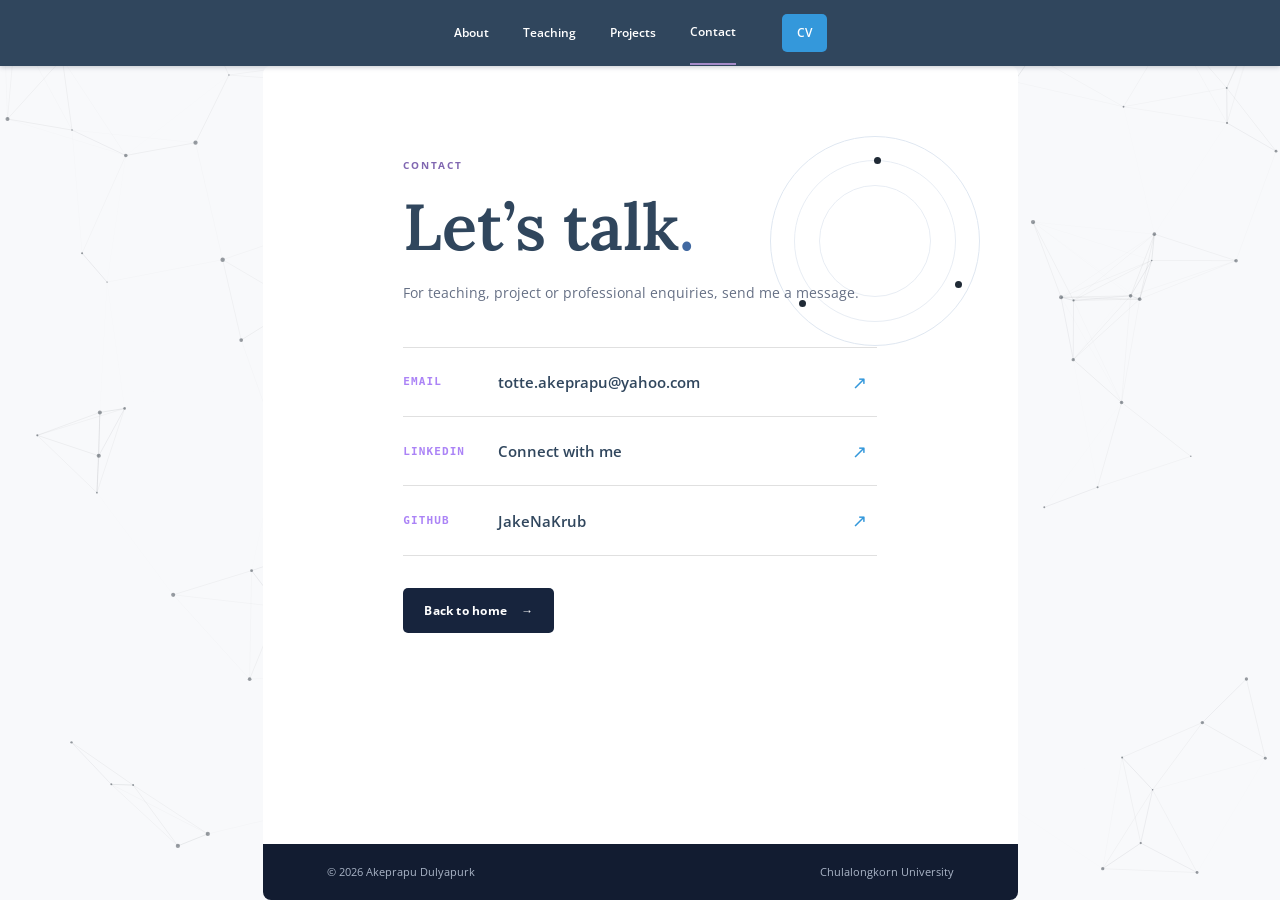
==== contact.html @ 693e689d "Initial commit of personal website" ====
<!doctype html>
<html lang="en">
<head><meta charset="utf-8"><meta name="viewport" content="width=device-width, initial-scale=1"><meta name="description" content="Contact Akeprapu Dulyapurk."><title>Contact | Akeprapu Dulyapurk</title><link rel="preconnect" href="https://fonts.googleapis.com"><link rel="preconnect" href="https://fonts.gstatic.com" crossorigin><link href="https://fonts.googleapis.com/css2?family=Lora:wght@500;600;700&family=Open+Sans:wght@400;500;600;700&display=swap" rel="stylesheet"><link rel="stylesheet" href="css/style.css?v=2"></head>
<body>
<header class="site-header"><div class="container nav-wrap"><a class="brand" href="index.html"><span class="brand-mark">AD</span><span>Akeprapu Dulyapurk</span></a><button class="menu-toggle" aria-label="Toggle navigation" aria-expanded="false"><span></span><span></span><span></span></button><nav class="site-nav" aria-label="Main navigation"><a href="index.html">About</a><a href="teaching.html">Teaching</a><a href="projects.html">Projects</a><a class="active" href="contact.html">Contact</a><a href="assets/akeprapu-dulyapurk-cv.pdf" target="_blank" rel="noreferrer">CV</a></nav></div></header>
<main><section class="contact-panel container"><div class="contact-orbit" aria-hidden="true"><span></span><span></span><span></span></div><p class="eyebrow">Contact</p><h1>Let’s talk<span class="accent-text">.</span></h1><p class="page-lead">For teaching, project or professional enquiries, send me a message.</p><div class="simple-contact-links"><a href="mailto:totte.akeprapu@yahoo.com"><span>Email</span><strong>totte.akeprapu@yahoo.com</strong><i>↗</i></a><a href="https://www.linkedin.com/in/akeprapu-dulyapurk-31b363366/" target="_blank" rel="noreferrer"><span>LinkedIn</span><strong>Connect with me</strong><i>↗</i></a><a href="https://github.com/JakeNaKrub" target="_blank" rel="noreferrer"><span>GitHub</span><strong>JakeNaKrub</strong><i>↗</i></a></div><a class="button button-primary contact-back" href="index.html">Back to home <span>→</span></a></section></main>
<footer class="site-footer"><div class="container footer-inner"><span>© <span data-year></span> Akeprapu Dulyapurk</span><span>Chulalongkorn University</span></div></footer><script src="js/script.js"></script></body></html>
---- css/style.css ----
:root{--navy:#17243d;--ink:#1d2738;--muted:#667085;--blue:#4169a1;--purple:#8067b1;--paper:#fff;--wash:#f3f5f8;--line:#e4e8ef;--serif:"Lora",Georgia,serif;--sans:"Open Sans",Arial,sans-serif}
*{box-sizing:border-box}html{height:100%;scroll-behavior:smooth}body{margin:0;background:#eef0f3;color:var(--ink);font:15px/1.8 var(--sans)}a{color:inherit;text-decoration:none}.container{width:min(1120px,calc(100% - 64px));margin:0 auto}.site-header{background:var(--navy);color:#fff}.nav-wrap{height:82px;display:flex;align-items:center;justify-content:space-between}.brand{display:flex;align-items:center;gap:12px;font-weight:600;letter-spacing:.01em}.brand-mark{display:grid;place-items:center;width:34px;height:34px;border:1px solid #89a1ca;border-radius:50%;font:600 11px var(--serif);color:#dbe5f6}.site-nav{display:flex;align-items:center;gap:30px;font-size:13px;color:#c5cfdf}.site-nav a{padding:27px 0;transition:color .2s ease}.site-nav a:hover,.site-nav a.active{color:#fff}.site-nav a.active{border-bottom:2px solid #a48bc8}.menu-toggle{display:none;background:none;border:0;color:#fff}.hero{min-height:570px;background:var(--paper);display:grid;grid-template-columns:1.45fr .8fr;gap:70px;align-items:center;padding-top:68px;padding-bottom:72px}.hero:before{content:"";position:fixed;z-index:-1;inset:82px 0 0;background:#eef0f3}.eyebrow{margin:0 0 17px;color:var(--purple);font-size:11px;font-weight:700;letter-spacing:.18em;text-transform:uppercase}.hero h1,.page-hero h1{font:600 clamp(38px,5vw,63px)/1.16 var(--serif);letter-spacing:-.04em;margin:0 0 24px;color:var(--navy)}.accent-text{color:var(--blue)}.lead{color:var(--muted);font-size:16px;margin:0 0 24px}.cursor{color:var(--purple);animation:blink 1s infinite}.intro{max-width:560px;color:#586579}.button-row{display:flex;align-items:center;gap:28px;margin-top:30px}.button{display:inline-flex;align-items:center;gap:14px;padding:12px 21px;font-size:12px;font-weight:700;letter-spacing:.02em;transition:transform .2s,box-shadow .2s}.button:hover{transform:translateY(-2px);box-shadow:0 7px 18px #17243d20}.button-primary{background:var(--navy);color:#fff}.button-light{background:#fff;color:var(--navy)}.text-link{color:var(--blue);font-size:12px;font-weight:700}.text-link span{font-size:17px;margin-left:5px}.profile-card{justify-self:end;text-align:center}.profile-photo{width:218px;height:218px;display:grid;place-items:center;border-radius:50%;background:linear-gradient(145deg,#d9e3f2,#9fb4d1);color:#fff;font:600 54px var(--serif);box-shadow:0 0 0 13px #f4f6fa,0 0 0 14px #dce3ed}.profile-note{max-width:230px;margin:29px auto 0;color:#99a3b2;font-size:11px;line-height:1.6}.profile-note code{font-size:10px}.section{padding-top:96px;padding-bottom:100px;background:#fff}.section-tint{background:var(--wash)}.two-column{display:grid;grid-template-columns:1fr 1fr;gap:90px}.two-column h2,h2{font:600 31px/1.35 var(--serif);letter-spacing:-.025em;color:var(--navy);margin:0}.prose{color:#5d6879}.prose p{margin:0 0 17px}.section-heading{display:flex;align-items:end;justify-content:space-between;margin-bottom:38px}.interest-grid,.resource-grid{display:grid;grid-template-columns:repeat(3,1fr);gap:20px}.interest-card{border-top:2px solid #bdcbe0;padding:24px 20px 10px 0}.number,.research-type,.project-number{color:var(--purple);font-size:11px;font-weight:700;letter-spacing:.1em;text-transform:uppercase}.interest-card h3,.resource-card h3{margin:14px 0 6px;font:600 20px var(--serif);color:var(--navy)}.interest-card p,.resource-card p,.project-card p{color:var(--muted);margin:0}.cta-band{background:var(--navy);color:#fff;padding:56px 0}.cta-content{display:flex;justify-content:space-between;align-items:center}.cta-band h2{color:#fff}.cta-band .eyebrow{color:#a990d0}.site-footer{background:#121c31;color:#aab5c7;font-size:11px}.footer-inner{display:flex;justify-content:space-between;padding:20px 0}.page-hero{background:#fff;padding:82px 9% 92px}.page-hero h1{margin-bottom:20px}.page-lead{max-width:590px;color:var(--muted);font-size:16px;margin:0 0 28px}.timeline{border-top:1px solid var(--line)}.timeline-item{display:grid;grid-template-columns:180px 1fr;gap:45px;padding:32px 0;border-bottom:1px solid var(--line)}.timeline-date{color:var(--purple);font-size:11px;font-weight:700;text-transform:uppercase;letter-spacing:.08em}.timeline h3{font:600 21px var(--serif);margin:0;color:var(--navy)}.timeline p{color:var(--muted);margin:6px 0 12px}.timeline .meta{font-size:13px;color:var(--blue)}.expand-button{padding:0;border:0;background:none;color:var(--blue);font:700 12px var(--sans);cursor:pointer}.expand-button span{font-size:17px;margin-left:7px}.expand-content{display:none;color:var(--muted)}.expand-content.open{display:block}.expand-content li{margin:4px 0}.resource-card{display:block;border:1px solid var(--line);padding:27px 24px;transition:transform .2s,border-color .2s}.resource-card:hover{border-color:#9cadd0;transform:translateY(-3px)}.resource-icon{color:var(--blue);float:right}.resource-card h3{margin-top:22px}.tag-list{display:flex;flex-wrap:wrap;gap:10px;align-content:start}.tag-list span,.tech-list span{background:#e5eaf2;color:#566987;padding:6px 12px;font-size:11px}.research-list{border-top:1px solid var(--line);margin-top:30px}.research-item{padding:28px 0;border-bottom:1px solid var(--line)}.research-item h3{font:600 23px var(--serif);color:var(--navy);margin:8px 0}.research-item p{max-width:700px;color:var(--muted);margin:0 0 12px}.project-grid{display:grid;grid-template-columns:1fr 1fr;gap:20px}.project-card{background:var(--wash);padding:30px;min-height:270px;display:flex;flex-direction:column;align-items:flex-start}.project-card.featured{background:var(--navy);color:#fff;grid-row:span 2;min-height:560px}.project-card h2{font-size:27px;margin:22px 0 14px}.project-card.featured h2{color:#fff}.project-card p{max-width:430px}.project-card.featured p{color:#c3cee0}.tech-list{display:flex;flex-wrap:wrap;gap:8px;margin:22px 0}.project-card .text-link{margin-top:auto}.cv-layout{display:grid;grid-template-columns:1fr 1.4fr;gap:100px}.cv-sections>div{border-top:1px solid var(--line);padding:19px 0}.cv-sections h3{font:600 17px var(--serif);color:var(--navy);margin:0}.cv-sections p{color:var(--muted);margin:6px 0 0}.contact-grid{display:grid;grid-template-columns:1fr 1fr;gap:100px}.contact-links{border-top:1px solid #dfe3e9}.contact-links a{display:flex;justify-content:space-between;align-items:center;padding:20px 0;border-bottom:1px solid #dfe3e9}.contact-links span{color:var(--purple);font-size:11px;font-weight:700;text-transform:uppercase;letter-spacing:.1em}.contact-links strong{color:var(--blue);font-size:13px;font-weight:600}
@keyframes blink{50%{opacity:0}}@media(max-width:720px){.container{width:calc(100% - 40px)}.nav-wrap{height:70px}.menu-toggle{display:flex;flex-direction:column;gap:4px;padding:8px}.menu-toggle span{display:block;width:22px;height:2px;background:#fff}.site-nav{display:none;position:absolute;z-index:5;top:70px;left:0;right:0;background:var(--navy);padding:10px 20px 18px;flex-direction:column;align-items:stretch;gap:0;box-shadow:0 10px 20px #0002}.site-nav.open{display:flex}.site-nav a{padding:8px 0}.hero{display:flex;flex-direction:column;gap:50px;align-items:flex-start;padding:64px 20px}.hero:before{inset:70px 0 0}.profile-card{align-self:center}.section{padding:65px 0}.two-column,.contact-grid,.cv-layout{grid-template-columns:1fr;gap:34px}.section-heading{display:block}.section-heading>.text-link{display:block;margin-top:18px}.interest-grid,.resource-grid,.project-grid{grid-template-columns:1fr}.project-card.featured{grid-row:auto;min-height:350px}.page-hero{padding:60px 20px}.timeline-item{grid-template-columns:1fr;gap:5px}.cta-content{display:block}.cta-content .button{margin-top:24px}.footer-inner{display:block}.footer-inner span{display:block}.footer-inner span+span{margin-top:5px}.contact-links a{display:block}.contact-links strong{display:block;margin-top:4px}}

/* Reference-inspired academic layout */
body{background-color:#f8f9fb;background-image:radial-gradient(circle at 8% 30%,#d9c9ff 0 2px,transparent 3px),radial-gradient(circle at 92% 18%,#d9c9ff 0 2px,transparent 3px),linear-gradient(125deg,transparent 0 14%,#edf0f7 14.1% 14.2%,transparent 14.3% 82%,#edf0f7 82.1% 82.2%,transparent 82.3%);background-size:380px 380px,460px 460px,100% 100%;background-attachment:fixed}.site-header{background:#30465d;box-shadow:0 1px 5px #17243d40}.nav-wrap{height:66px;justify-content:center}.brand{display:none}.site-nav{gap:34px;color:#fff;font-weight:600}.site-nav a{padding:20px 0;font-size:12px}.hero,.section,.page-hero{width:min(755px,calc(100% - 40px));margin:0 auto;background:#fff}.hero{min-height:270px;display:grid;grid-template-columns:150px 1fr;gap:38px;align-items:center;padding:47px 32px 38px}.hero:before{display:none}.profile-card{justify-self:center;text-align:center}.profile-photo{width:120px;height:120px;border-radius:50%;overflow:hidden;font-size:31px;box-shadow:0 0 0 10px #f0f0f0,0 3px 12px #17243d20}.profile-photo img{width:100%;height:100%;display:block;object-fit:cover;object-position:center}.profile-note{font-size:9px;max-width:145px;margin:17px auto 0;color:#a6adb7}.profile-social{display:flex;justify-content:center;gap:16px;margin-top:16px}.profile-social a{color:#657384;font-size:18px}.profile-social a:hover{color:#3498db}.profile-social>a:first-child{width:24px;height:24px;display:inline-flex;align-items:center;justify-content:center;border-radius:5px;background:#eef0f3;font:bold 13px Arial,sans-serif}.profile-social svg{display:block;width:22px;height:22px;fill:currentColor!important;color:inherit}.github-social{width:24px;height:24px;display:inline-flex!important;align-items:center;justify-content:center}.hero-copy h1{font-size:38px;margin:0 0 10px;color:#30465d}.hero-copy .eyebrow{display:none}.hero-copy .lead{font-size:14px;line-height:1.5;margin-bottom:8px;color:#666;white-space:nowrap}.typewriter{white-space:nowrap}.institution{color:#378fdb;font:700 11px/1.5 monospace;letter-spacing:.02em;margin:0;text-transform:uppercase}.section{padding:52px 32px 58px}.section-tint{background:#fff}.two-column{display:block}.two-column h2,h2{font-size:28px;color:#30465d;margin-bottom:24px}.prose{font-size:14px;color:#444}.section-heading{display:block}.section-heading h2{margin-bottom:20px}.section-heading>.text-link{display:block}.interest-grid{display:block}.interest-card{border:0;padding:0 0 22px}.interest-card h3{color:#58a9e3;font:600 16px monospace;margin:0 0 8px}.interest-card p{font-size:14px;color:#444}.number{display:none}.cta-band{width:min(755px,calc(100% - 40px));margin:0 auto;padding:35px 32px}.site-footer{width:min(755px,calc(100% - 40px));margin:auto auto 0 auto}.footer-inner{padding:18px 32px}.eyebrow{font-size:10px}.page-hero{padding:52px 32px 45px}.page-hero h1{font-size:38px}.page-lead{font-size:14px}.button{border-radius:0}.research-item h3,.project-card h2{color:#30465d}.text-link{font:700 12px monospace;color:#3996df}
@media(max-width:720px){.nav-wrap{height:60px}.site-nav{top:60px}.hero{width:calc(100% - 24px);grid-template-columns:1fr;gap:25px;padding:40px 24px}.profile-card{order:0}.hero-copy{order:1}.hero-copy h1{font-size:34px}.section,.page-hero{width:calc(100% - 24px);padding-left:24px;padding-right:24px}.cta-band,.site-footer{width:calc(100% - 24px)}}

/* Animated network background inspired by the reference */
body{background:#f8f9fb;min-height:100%;min-height:100vh;min-height:100dvh;display:flex;flex-direction:column}
.network-background{position:fixed;inset:0;z-index:0;pointer-events:none}
body>header,body>main,body>footer{position:relative;z-index:1}
.site-header{flex-shrink:0}
main{flex:1 0 auto;display:flex;flex-direction:column}
.contact-panel,.page-hero+.section,.page-bottom-wrap{flex:1 0 auto}
main>:last-child{flex-grow:1}
.site-footer{flex-shrink:0;margin-top:auto;border-radius:0 0 8px 8px}

/* Shared controls and cards follow the reference site's simple academic UI. */
.site-header{position:sticky;top:0;z-index:1000;padding:0;overflow:hidden}
.site-header:after{content:"";position:absolute;bottom:0;left:-320px;width:320px;height:2px;background:linear-gradient(to right,transparent,rgba(131,72,242,.12),rgba(131,72,242,.9),rgba(131,72,242,.12),transparent);animation:header-sweep 40s linear infinite}
@keyframes header-sweep{0%{left:-320px}25%{left:100%}100%{left:100%}}
.site-nav a:hover{background:#46627f;text-decoration:none}
.site-nav a:last-child{background:#3498db;border-radius:5px;margin-left:12px;padding:8px 15px}
.site-nav a:last-child:hover{background:#2980b9}
.page-hero{border-radius:8px 8px 0 0}
.section{border-radius:0}
.page-hero{margin-top:0}
.button-primary,.button-light{border-radius:5px}
.project-card,.resource-card{background:#fff;border:1px solid #e0e0e0;border-radius:8px;box-shadow:0 1px 4px rgba(0,0,0,.04);transition:transform .2s,box-shadow .2s,border-color .2s}
.project-card:hover,.resource-card:hover{transform:translateY(-3px);box-shadow:0 6px 16px rgba(0,0,0,.08);border-color:#3498db}
.project-card.featured{background:#fff;color:inherit;min-height:0}
.project-card.featured h2{color:#30465d}
.project-card.featured p{color:#4b4a4d}
.project-number,.research-type{font-family:monospace;color:#8348f2ad}
.project-card .text-link,.resource-card .text-link{font-family:monospace;color:#3498db}
.expand-button{font-family:monospace}
.timeline-item{background:#fff;border:1px solid #e0e0e0;border-radius:8px;padding:24px;margin-top:20px;box-shadow:0 1px 4px rgba(0,0,0,.04)}
.timeline{border:0}
.timeline-date{font-family:monospace}
.cta-contact{margin:8px 0 0;color:#d6deea;font:13px monospace}
.cta-contact a{color:#fff;text-decoration:underline}
.resource-grid-four{grid-template-columns:repeat(2,1fr)}
.resource-card small{display:block;margin-top:18px;color:#8348f2ad;font:11px monospace}
.subject-grid{display:grid;grid-template-columns:repeat(2,1fr);gap:20px}.subject-card{padding:30px;background:#fff;border:1px solid #e0e0e0;border-radius:8px;box-shadow:0 1px 4px rgba(0,0,0,.04);transition:transform .2s,box-shadow .2s,border-color .2s}.subject-card:hover{transform:translateY(-3px);box-shadow:0 6px 16px rgba(0,0,0,.08);border-color:#3498db}.subject-icon{display:grid;place-items:center;width:42px;height:42px;border-radius:50%;background:#eef4fb;color:#3498db;font:bold 17px monospace}.subject-card h3{margin:22px 0 9px;color:#30465d;font:600 21px var(--serif)}.subject-card p{color:#4b4a4d;margin:0 0 20px}.subject-links{display:flex;flex-direction:column;gap:7px}.subject-links a,.card-link{color:#3498db;font:700 12px monospace}.teaching-summary{display:grid;grid-template-columns:1fr 1.2fr;gap:80px}.project-grid-plain{grid-template-columns:repeat(2,1fr)}.project-grid-plain .project-card{min-height:250px;display:flex;flex-direction:column;align-items:flex-start}.project-grid-plain .project-card h2{margin:18px 0 12px}.project-grid-plain .project-card p{margin-bottom:20px}.card-link{margin-top:auto}.contact-panel{position:relative;width:min(755px,calc(100% - 40px));min-height:590px;padding:90px 11% 85px;background:#fff;border-radius:8px 8px 0 0;overflow:hidden}.contact-panel h1{position:relative;z-index:1;margin:0 0 17px;color:#30465d;font:600 clamp(42px,6vw,65px)/1.1 var(--serif)}.contact-panel .page-lead{position:relative;z-index:1}.simple-contact-links{position:relative;z-index:1;max-width:570px;margin:42px 0 32px;border-top:1px solid #e0e0e0}.simple-contact-links a{display:grid;grid-template-columns:95px 1fr 25px;align-items:center;padding:18px 0;border-bottom:1px solid #e0e0e0;transition:padding .2s,color .2s}.simple-contact-links a:hover{padding-left:10px;color:#3498db}.simple-contact-links span{color:#8348f2ad;font:700 11px monospace;text-transform:uppercase;letter-spacing:.1em}.simple-contact-links strong{font:600 15px var(--sans);color:#30465d}.simple-contact-links i{font-style:normal;color:#3498db;font-size:18px}.contact-back{position:relative;z-index:1}.contact-orbit{position:absolute;right:5%;top:70px;width:210px;height:210px;border:1px solid #dfe7f1;border-radius:50%;animation:orbit-spin 18s linear infinite}.contact-orbit:before,.contact-orbit:after{content:"";position:absolute;border:1px solid #e8edf4;border-radius:50%}.contact-orbit:before{inset:23px}.contact-orbit:after{inset:48px}.contact-orbit span{position:absolute;width:7px;height:7px;border-radius:50%;background:#202a36}.contact-orbit span:nth-child(1){top:20px;left:103px}.contact-orbit span:nth-child(2){right:17px;bottom:57px}.contact-orbit span:nth-child(3){left:28px;bottom:38px}@keyframes orbit-spin{to{transform:rotate(360deg)}}
.teaching-title{display:flex;align-items:center;gap:24px}.teaching-title h1{margin:0}.integral-graph{width:150px;height:84px;overflow:visible}.graph-axis{fill:none;stroke:#c8d3df;stroke-width:1.5}.graph-area{fill:rgba(52,152,219,.12);stroke:none;transform-origin:center;animation:area-pulse 4s ease-in-out infinite}.graph-curve{fill:none;stroke:#3498db;stroke-width:2.5;stroke-linecap:round;stroke-dasharray:240;stroke-dashoffset:240;animation:draw-integral 3.5s ease-in-out infinite alternate}.graph-curve{filter:drop-shadow(0 2px 3px rgba(52,152,219,.2))}@keyframes draw-integral{to{stroke-dashoffset:0}}@keyframes area-pulse{0%,100%{opacity:.55}50%{opacity:1}}
.button-home-link{margin-left:10px;background:#eef4fb;color:#3498db}
.page-bottom-home{margin-top:42px}.page-bottom-wrap{width:min(755px,calc(100% - 40px));padding:0 32px 42px;background:#fff}
.what-i-do{background:#f4f7fb;border-top:4px solid #3498db;padding-top:62px;padding-bottom:68px}.what-i-do .section-heading{display:flex;align-items:end;margin-bottom:32px}.what-i-do .section-heading h2{font-size:38px;margin:0;color:#30465d}.what-i-do .section-heading .eyebrow{color:#3498db;margin-bottom:10px}.what-i-do .interest-grid{display:grid;grid-template-columns:repeat(3,1fr);gap:18px}.what-i-do .interest-card{background:#fff;border:1px solid #e0e6ee;border-radius:8px;padding:26px 22px 24px;min-height:180px;box-shadow:0 2px 6px rgba(37,56,78,.05);transition:transform .2s,box-shadow .2s,border-color .2s}.what-i-do .interest-card:hover{transform:translateY(-4px);border-color:#3498db;box-shadow:0 8px 18px rgba(37,56,78,.1)}.what-i-do .interest-card h3{font-size:19px;margin:0 0 10px}.what-i-do .interest-card p{font-size:13px;line-height:1.7}
.section-tint .two-column .eyebrow{margin:0 0 42px;color:#30465d;font:600 38px/1.2 var(--serif);letter-spacing:-.025em;text-transform:none}.section-tint .two-column h2{display:none}
@media(max-width:720px){.site-nav a:last-child{margin-left:0;border-radius:0;padding:8px 0}.site-header{position:sticky}.project-card.featured{min-height:0}.subject-grid,.project-grid-plain,.teaching-summary{grid-template-columns:1fr;gap:16px}.teaching-title{gap:12px}.integral-graph{width:112px;height:63px}.contact-panel{min-height:600px;padding:60px 24px}.contact-orbit{right:-70px;top:50px;opacity:.65}.simple-contact-links a{grid-template-columns:78px 1fr 20px}.simple-contact-links strong{font-size:13px}}
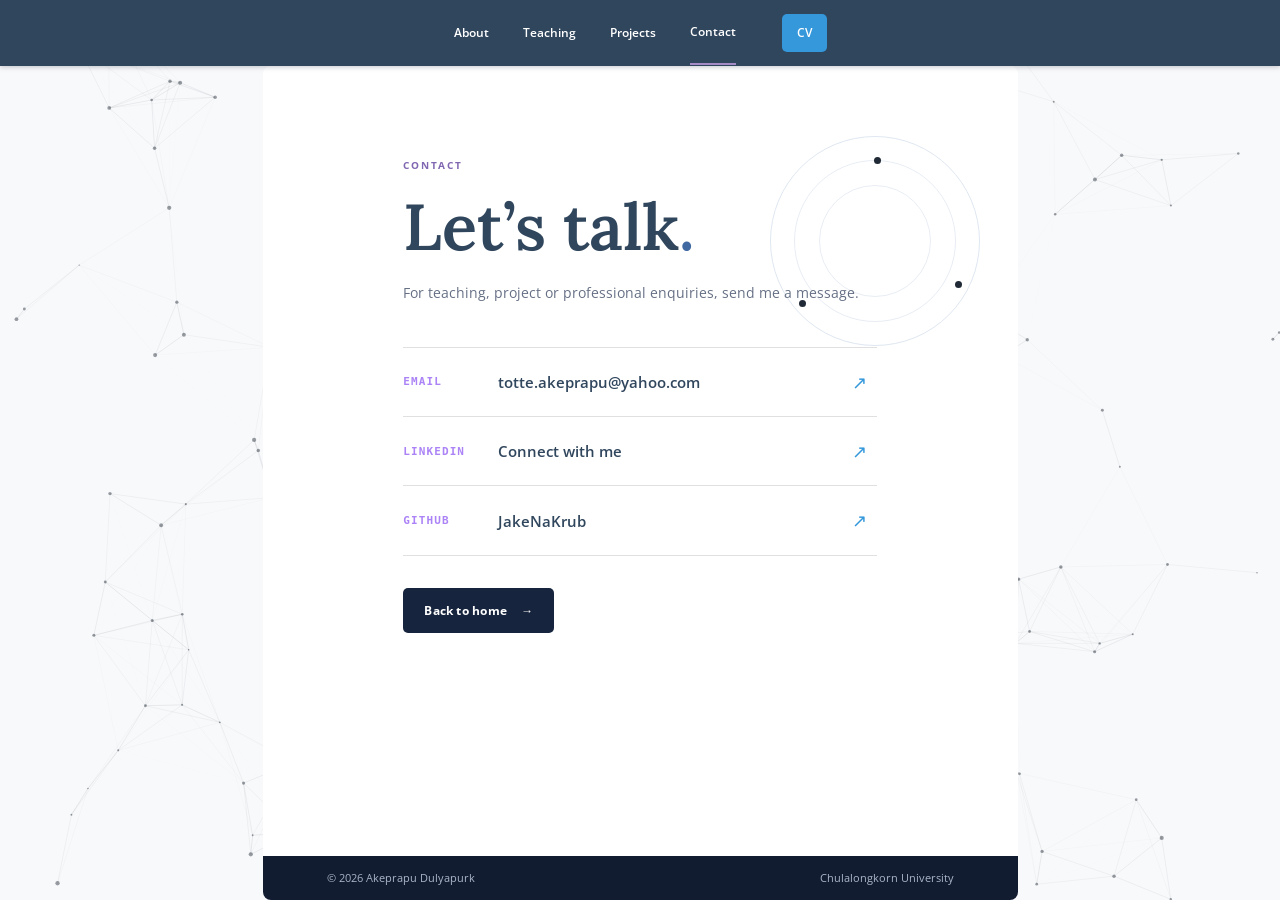
==== commit 2fd2ec59: "Beautify" ====
--- a/contact.html
+++ b/contact.html
@@ -1,6 +1,6 @@
 <!doctype html>
 <html lang="en">
-<head><meta charset="utf-8"><meta name="viewport" content="width=device-width, initial-scale=1"><meta name="description" content="Contact Akeprapu Dulyapurk."><title>Contact | Akeprapu Dulyapurk</title><link rel="preconnect" href="https://fonts.googleapis.com"><link rel="preconnect" href="https://fonts.gstatic.com" crossorigin><link href="https://fonts.googleapis.com/css2?family=Lora:wght@500;600;700&family=Open+Sans:wght@400;500;600;700&display=swap" rel="stylesheet"><link rel="stylesheet" href="css/style.css?v=2"></head>
+<head><meta charset="utf-8"><meta name="viewport" content="width=device-width, initial-scale=1"><meta name="description" content="Contact Akeprapu Dulyapurk."><title>Contact | Akeprapu Dulyapurk</title><link rel="preconnect" href="https://fonts.googleapis.com"><link rel="preconnect" href="https://fonts.gstatic.com" crossorigin><link href="https://fonts.googleapis.com/css2?family=Lora:wght@500;600;700&family=Open+Sans:wght@400;500;600;700&display=swap" rel="stylesheet"><link rel="stylesheet" href="css/style.css?v=3"></head>
 <body>
 <header class="site-header"><div class="container nav-wrap"><a class="brand" href="index.html"><span class="brand-mark">AD</span><span>Akeprapu Dulyapurk</span></a><button class="menu-toggle" aria-label="Toggle navigation" aria-expanded="false"><span></span><span></span><span></span></button><nav class="site-nav" aria-label="Main navigation"><a href="index.html">About</a><a href="teaching.html">Teaching</a><a href="projects.html">Projects</a><a class="active" href="contact.html">Contact</a><a href="assets/akeprapu-dulyapurk-cv.pdf" target="_blank" rel="noreferrer">CV</a></nav></div></header>
 <main><section class="contact-panel container"><div class="contact-orbit" aria-hidden="true"><span></span><span></span><span></span></div><p class="eyebrow">Contact</p><h1>Let’s talk<span class="accent-text">.</span></h1><p class="page-lead">For teaching, project or professional enquiries, send me a message.</p><div class="simple-contact-links"><a href="mailto:totte.akeprapu@yahoo.com"><span>Email</span><strong>totte.akeprapu@yahoo.com</strong><i>↗</i></a><a href="https://www.linkedin.com/in/akeprapu-dulyapurk-31b363366/" target="_blank" rel="noreferrer"><span>LinkedIn</span><strong>Connect with me</strong><i>↗</i></a><a href="https://github.com/JakeNaKrub" target="_blank" rel="noreferrer"><span>GitHub</span><strong>JakeNaKrub</strong><i>↗</i></a></div><a class="button button-primary contact-back" href="index.html">Back to home <span>→</span></a></section></main>
--- a/css/style.css
+++ b/css/style.css
@@ -3,7 +3,7 @@
 @keyframes blink{50%{opacity:0}}@media(max-width:720px){.container{width:calc(100% - 40px)}.nav-wrap{height:70px}.menu-toggle{display:flex;flex-direction:column;gap:4px;padding:8px}.menu-toggle span{display:block;width:22px;height:2px;background:#fff}.site-nav{display:none;position:absolute;z-index:5;top:70px;left:0;right:0;background:var(--navy);padding:10px 20px 18px;flex-direction:column;align-items:stretch;gap:0;box-shadow:0 10px 20px #0002}.site-nav.open{display:flex}.site-nav a{padding:8px 0}.hero{display:flex;flex-direction:column;gap:50px;align-items:flex-start;padding:64px 20px}.hero:before{inset:70px 0 0}.profile-card{align-self:center}.section{padding:65px 0}.two-column,.contact-grid,.cv-layout{grid-template-columns:1fr;gap:34px}.section-heading{display:block}.section-heading>.text-link{display:block;margin-top:18px}.interest-grid,.resource-grid,.project-grid{grid-template-columns:1fr}.project-card.featured{grid-row:auto;min-height:350px}.page-hero{padding:60px 20px}.timeline-item{grid-template-columns:1fr;gap:5px}.cta-content{display:block}.cta-content .button{margin-top:24px}.footer-inner{display:block}.footer-inner span{display:block}.footer-inner span+span{margin-top:5px}.contact-links a{display:block}.contact-links strong{display:block;margin-top:4px}}
 
 /* Reference-inspired academic layout */
-body{background-color:#f8f9fb;background-image:radial-gradient(circle at 8% 30%,#d9c9ff 0 2px,transparent 3px),radial-gradient(circle at 92% 18%,#d9c9ff 0 2px,transparent 3px),linear-gradient(125deg,transparent 0 14%,#edf0f7 14.1% 14.2%,transparent 14.3% 82%,#edf0f7 82.1% 82.2%,transparent 82.3%);background-size:380px 380px,460px 460px,100% 100%;background-attachment:fixed}.site-header{background:#30465d;box-shadow:0 1px 5px #17243d40}.nav-wrap{height:66px;justify-content:center}.brand{display:none}.site-nav{gap:34px;color:#fff;font-weight:600}.site-nav a{padding:20px 0;font-size:12px}.hero,.section,.page-hero{width:min(755px,calc(100% - 40px));margin:0 auto;background:#fff}.hero{min-height:270px;display:grid;grid-template-columns:150px 1fr;gap:38px;align-items:center;padding:47px 32px 38px}.hero:before{display:none}.profile-card{justify-self:center;text-align:center}.profile-photo{width:120px;height:120px;border-radius:50%;overflow:hidden;font-size:31px;box-shadow:0 0 0 10px #f0f0f0,0 3px 12px #17243d20}.profile-photo img{width:100%;height:100%;display:block;object-fit:cover;object-position:center}.profile-note{font-size:9px;max-width:145px;margin:17px auto 0;color:#a6adb7}.profile-social{display:flex;justify-content:center;gap:16px;margin-top:16px}.profile-social a{color:#657384;font-size:18px}.profile-social a:hover{color:#3498db}.profile-social>a:first-child{width:24px;height:24px;display:inline-flex;align-items:center;justify-content:center;border-radius:5px;background:#eef0f3;font:bold 13px Arial,sans-serif}.profile-social svg{display:block;width:22px;height:22px;fill:currentColor!important;color:inherit}.github-social{width:24px;height:24px;display:inline-flex!important;align-items:center;justify-content:center}.hero-copy h1{font-size:38px;margin:0 0 10px;color:#30465d}.hero-copy .eyebrow{display:none}.hero-copy .lead{font-size:14px;line-height:1.5;margin-bottom:8px;color:#666;white-space:nowrap}.typewriter{white-space:nowrap}.institution{color:#378fdb;font:700 11px/1.5 monospace;letter-spacing:.02em;margin:0;text-transform:uppercase}.section{padding:52px 32px 58px}.section-tint{background:#fff}.two-column{display:block}.two-column h2,h2{font-size:28px;color:#30465d;margin-bottom:24px}.prose{font-size:14px;color:#444}.section-heading{display:block}.section-heading h2{margin-bottom:20px}.section-heading>.text-link{display:block}.interest-grid{display:block}.interest-card{border:0;padding:0 0 22px}.interest-card h3{color:#58a9e3;font:600 16px monospace;margin:0 0 8px}.interest-card p{font-size:14px;color:#444}.number{display:none}.cta-band{width:min(755px,calc(100% - 40px));margin:0 auto;padding:35px 32px}.site-footer{width:min(755px,calc(100% - 40px));margin:auto auto 0 auto}.footer-inner{padding:18px 32px}.eyebrow{font-size:10px}.page-hero{padding:52px 32px 45px}.page-hero h1{font-size:38px}.page-lead{font-size:14px}.button{border-radius:0}.research-item h3,.project-card h2{color:#30465d}.text-link{font:700 12px monospace;color:#3996df}
+body{background-color:#f8f9fb;background-image:radial-gradient(circle at 8% 30%,#d9c9ff 0 2px,transparent 3px),radial-gradient(circle at 92% 18%,#d9c9ff 0 2px,transparent 3px),linear-gradient(125deg,transparent 0 14%,#edf0f7 14.1% 14.2%,transparent 14.3% 82%,#edf0f7 82.1% 82.2%,transparent 82.3%);background-size:380px 380px,460px 460px,100% 100%;background-attachment:fixed}.site-header{background:#30465d;box-shadow:0 1px 5px #17243d40}.nav-wrap{height:66px;justify-content:center}.brand{display:none}.site-nav{gap:34px;color:#fff;font-weight:600}.site-nav a{padding:20px 0;font-size:12px}.hero,.section,.page-hero{width:min(755px,calc(100% - 40px));margin:0 auto;background:#fff}.hero{min-height:270px;display:grid;grid-template-columns:150px 1fr;gap:38px;align-items:center;padding:47px 32px 38px}.hero:before{display:none}.profile-card{justify-self:center;text-align:center}.profile-photo{width:120px;height:120px;border-radius:50%;overflow:hidden;font-size:31px;box-shadow:0 0 0 10px #f0f0f0,0 3px 12px #17243d20}.profile-photo img{width:100%;height:100%;display:block;object-fit:cover;object-position:center}.profile-note{font-size:9px;max-width:145px;margin:17px auto 0;color:#a6adb7}.profile-social{display:flex;justify-content:center;gap:16px;margin-top:16px}.profile-social a{color:#657384;font-size:18px}.profile-social a:hover{color:#3498db}.profile-social>a:first-child{width:24px;height:24px;display:inline-flex;align-items:center;justify-content:center;border-radius:5px;background:#eef0f3;font:bold 13px Arial,sans-serif}.profile-social svg{display:block;width:22px;height:22px;fill:currentColor!important;color:inherit}.github-social{width:24px;height:24px;display:inline-flex!important;align-items:center;justify-content:center}.hero-copy h1{font-size:38px;margin:0 0 10px;color:#30465d}.hero-copy .eyebrow{display:none}.hero-copy .lead{font-size:14px;line-height:1.5;margin-bottom:8px;color:#666;white-space:nowrap}.typewriter{white-space:nowrap}.institution{color:#378fdb;font:700 11px/1.5 monospace;letter-spacing:.02em;margin:0;text-transform:uppercase}.section{padding:52px 32px 58px}.section-tint{background:#fff}.two-column{display:block}.two-column h2,h2{font-size:28px;color:#30465d;margin-bottom:24px}.prose{font-size:14px;color:#444}.section-heading{display:block}.section-heading h2{margin-bottom:20px}.section-heading>.text-link{display:block}.interest-grid{display:block}.interest-card{border:0;padding:0 0 22px}.interest-card h3{color:#58a9e3;font:600 16px monospace;margin:0 0 8px}.interest-card p{font-size:14px;color:#444}.number{display:none}.cta-band{width:min(755px,calc(100% - 40px));margin:0 auto;padding:35px 32px}.site-footer{width:min(755px,calc(100% - 40px));margin:auto auto 0 auto}.footer-inner{padding:12px 32px}.eyebrow{font-size:10px}.page-hero{padding:26px 32px 14px}.page-hero .eyebrow{margin:0 0 6px}.page-hero h1{font-size:36px;margin-bottom:0}.page-hero+.section{padding:14px 32px 24px}.page-lead{font-size:14px}.button{border-radius:0}.research-item h3,.project-card h2{color:#30465d}.text-link{font:700 12px monospace;color:#3996df}
 @media(max-width:720px){.nav-wrap{height:60px}.site-nav{top:60px}.hero{width:calc(100% - 24px);grid-template-columns:1fr;gap:25px;padding:40px 24px}.profile-card{order:0}.hero-copy{order:1}.hero-copy h1{font-size:34px}.section,.page-hero{width:calc(100% - 24px);padding-left:24px;padding-right:24px}.cta-band,.site-footer{width:calc(100% - 24px)}}
 
 /* Animated network background inspired by the reference */
@@ -42,10 +42,10 @@
 .cta-contact a{color:#fff;text-decoration:underline}
 .resource-grid-four{grid-template-columns:repeat(2,1fr)}
 .resource-card small{display:block;margin-top:18px;color:#8348f2ad;font:11px monospace}
-.subject-grid{display:grid;grid-template-columns:repeat(2,1fr);gap:20px}.subject-card{padding:30px;background:#fff;border:1px solid #e0e0e0;border-radius:8px;box-shadow:0 1px 4px rgba(0,0,0,.04);transition:transform .2s,box-shadow .2s,border-color .2s}.subject-card:hover{transform:translateY(-3px);box-shadow:0 6px 16px rgba(0,0,0,.08);border-color:#3498db}.subject-icon{display:grid;place-items:center;width:42px;height:42px;border-radius:50%;background:#eef4fb;color:#3498db;font:bold 17px monospace}.subject-card h3{margin:22px 0 9px;color:#30465d;font:600 21px var(--serif)}.subject-card p{color:#4b4a4d;margin:0 0 20px}.subject-links{display:flex;flex-direction:column;gap:7px}.subject-links a,.card-link{color:#3498db;font:700 12px monospace}.teaching-summary{display:grid;grid-template-columns:1fr 1.2fr;gap:80px}.project-grid-plain{grid-template-columns:repeat(2,1fr)}.project-grid-plain .project-card{min-height:250px;display:flex;flex-direction:column;align-items:flex-start}.project-grid-plain .project-card h2{margin:18px 0 12px}.project-grid-plain .project-card p{margin-bottom:20px}.card-link{margin-top:auto}.contact-panel{position:relative;width:min(755px,calc(100% - 40px));min-height:590px;padding:90px 11% 85px;background:#fff;border-radius:8px 8px 0 0;overflow:hidden}.contact-panel h1{position:relative;z-index:1;margin:0 0 17px;color:#30465d;font:600 clamp(42px,6vw,65px)/1.1 var(--serif)}.contact-panel .page-lead{position:relative;z-index:1}.simple-contact-links{position:relative;z-index:1;max-width:570px;margin:42px 0 32px;border-top:1px solid #e0e0e0}.simple-contact-links a{display:grid;grid-template-columns:95px 1fr 25px;align-items:center;padding:18px 0;border-bottom:1px solid #e0e0e0;transition:padding .2s,color .2s}.simple-contact-links a:hover{padding-left:10px;color:#3498db}.simple-contact-links span{color:#8348f2ad;font:700 11px monospace;text-transform:uppercase;letter-spacing:.1em}.simple-contact-links strong{font:600 15px var(--sans);color:#30465d}.simple-contact-links i{font-style:normal;color:#3498db;font-size:18px}.contact-back{position:relative;z-index:1}.contact-orbit{position:absolute;right:5%;top:70px;width:210px;height:210px;border:1px solid #dfe7f1;border-radius:50%;animation:orbit-spin 18s linear infinite}.contact-orbit:before,.contact-orbit:after{content:"";position:absolute;border:1px solid #e8edf4;border-radius:50%}.contact-orbit:before{inset:23px}.contact-orbit:after{inset:48px}.contact-orbit span{position:absolute;width:7px;height:7px;border-radius:50%;background:#202a36}.contact-orbit span:nth-child(1){top:20px;left:103px}.contact-orbit span:nth-child(2){right:17px;bottom:57px}.contact-orbit span:nth-child(3){left:28px;bottom:38px}@keyframes orbit-spin{to{transform:rotate(360deg)}}
-.teaching-title{display:flex;align-items:center;gap:24px}.teaching-title h1{margin:0}.integral-graph{width:150px;height:84px;overflow:visible}.graph-axis{fill:none;stroke:#c8d3df;stroke-width:1.5}.graph-area{fill:rgba(52,152,219,.12);stroke:none;transform-origin:center;animation:area-pulse 4s ease-in-out infinite}.graph-curve{fill:none;stroke:#3498db;stroke-width:2.5;stroke-linecap:round;stroke-dasharray:240;stroke-dashoffset:240;animation:draw-integral 3.5s ease-in-out infinite alternate}.graph-curve{filter:drop-shadow(0 2px 3px rgba(52,152,219,.2))}@keyframes draw-integral{to{stroke-dashoffset:0}}@keyframes area-pulse{0%,100%{opacity:.55}50%{opacity:1}}
+.subject-grid{display:grid;grid-template-columns:repeat(2,1fr);gap:16px}.subject-card{padding:18px 20px;background:#fff;border:1px solid #e0e0e0;border-radius:8px;box-shadow:0 1px 4px rgba(0,0,0,.04);transition:transform .2s,box-shadow .2s,border-color .2s}.subject-card:hover{transform:translateY(-3px);box-shadow:0 6px 16px rgba(0,0,0,.08);border-color:#3498db}.subject-icon{display:grid;place-items:center;width:34px;height:34px;border-radius:50%;background:#eef4fb;color:#3498db;font:bold 15px monospace}.subject-card h3{margin:10px 0 6px;color:#30465d;font:600 18px var(--serif)}.subject-card p{color:#4b4a4d;margin:0 0 12px;font-size:13px;line-height:1.55}.subject-links{display:flex;flex-direction:column;gap:5px}.subject-links a,.card-link{color:#3498db;font:700 12px monospace}.teaching-summary{display:grid;grid-template-columns:1fr 1.2fr;gap:80px}.project-grid-plain{grid-template-columns:repeat(2,1fr)}.project-grid-plain .project-card{min-height:0;padding:20px 22px;display:flex;flex-direction:column;align-items:flex-start}.project-grid-plain .project-card h2{margin:10px 0 6px;font-size:21px}.project-grid-plain .project-card p{margin-bottom:12px;font-size:13px;line-height:1.55}.card-link{margin-top:auto}.contact-panel{position:relative;width:min(755px,calc(100% - 40px));min-height:590px;padding:90px 11% 85px;background:#fff;border-radius:8px 8px 0 0;overflow:hidden}.contact-panel h1{position:relative;z-index:1;margin:0 0 17px;color:#30465d;font:600 clamp(42px,6vw,65px)/1.1 var(--serif)}.contact-panel .page-lead{position:relative;z-index:1}.simple-contact-links{position:relative;z-index:1;max-width:570px;margin:42px 0 32px;border-top:1px solid #e0e0e0}.simple-contact-links a{display:grid;grid-template-columns:95px 1fr 25px;align-items:center;padding:18px 0;border-bottom:1px solid #e0e0e0;transition:padding .2s,color .2s}.simple-contact-links a:hover{padding-left:10px;color:#3498db}.simple-contact-links span{color:#8348f2ad;font:700 11px monospace;text-transform:uppercase;letter-spacing:.1em}.simple-contact-links strong{font:600 15px var(--sans);color:#30465d}.simple-contact-links i{font-style:normal;color:#3498db;font-size:18px}.contact-back{position:relative;z-index:1}.contact-orbit{position:absolute;right:5%;top:70px;width:210px;height:210px;border:1px solid #dfe7f1;border-radius:50%;animation:orbit-spin 18s linear infinite}.contact-orbit:before,.contact-orbit:after{content:"";position:absolute;border:1px solid #e8edf4;border-radius:50%}.contact-orbit:before{inset:23px}.contact-orbit:after{inset:48px}.contact-orbit span{position:absolute;width:7px;height:7px;border-radius:50%;background:#202a36}.contact-orbit span:nth-child(1){top:20px;left:103px}.contact-orbit span:nth-child(2){right:17px;bottom:57px}.contact-orbit span:nth-child(3){left:28px;bottom:38px}@keyframes orbit-spin{to{transform:rotate(360deg)}}
+.teaching-title{display:flex;align-items:center;gap:20px}.teaching-title h1{margin:0}.integral-graph{width:125px;height:65px;overflow:visible}.graph-axis{fill:none;stroke:#c8d3df;stroke-width:1.5}.graph-area{fill:rgba(52,152,219,.12);stroke:none;transform-origin:center;animation:area-pulse 4s ease-in-out infinite}.graph-curve{fill:none;stroke:#3498db;stroke-width:2.5;stroke-linecap:round;stroke-dasharray:240;stroke-dashoffset:240;animation:draw-integral 3.5s ease-in-out infinite alternate}.graph-curve{filter:drop-shadow(0 2px 3px rgba(52,152,219,.2))}.projects-title{display:flex;align-items:center;gap:20px}.projects-title h1{margin:0}.project-animation{width:130px;height:55px;overflow:visible}.project-branch-main{stroke:#c8d3df;stroke-width:1.8;stroke-linecap:round;stroke-dasharray:4 4}.project-branch-curve{fill:none;stroke:#3498db;stroke-width:2.2;stroke-linecap:round;stroke-dasharray:180;stroke-dashoffset:180;animation:draw-branch 3.5s ease-in-out infinite alternate}.project-bracket{stroke:#8067b1;stroke-width:2;stroke-linecap:round;stroke-linejoin:round;fill:none;opacity:.85;animation:bracket-pulse 3s ease-in-out infinite alternate}.project-node{fill:#fff;stroke:#3498db;stroke-width:2.2;transform-origin:center;animation:node-glow 2.5s ease-in-out infinite}.project-node-purple{stroke:#8067b1;animation-delay:1.25s}@keyframes draw-branch{0%{stroke-dashoffset:180}100%{stroke-dashoffset:0}}@keyframes node-glow{0%,100%{transform:scale(1);filter:drop-shadow(0 0 0 rgba(52,152,219,0))}50%{transform:scale(1.25);filter:drop-shadow(0 0 6px rgba(52,152,219,.75))}}@keyframes bracket-pulse{0%,100%{opacity:.6;transform:translateX(0)}50%{opacity:1;transform:translateX(2px)}}@keyframes draw-integral{to{stroke-dashoffset:0}}@keyframes area-pulse{0%,100%{opacity:.55}50%{opacity:1}}
 .button-home-link{margin-left:10px;background:#eef4fb;color:#3498db}
-.page-bottom-home{margin-top:42px}.page-bottom-wrap{width:min(755px,calc(100% - 40px));padding:0 32px 42px;background:#fff}
+.page-bottom-home{margin-top:18px;padding:9px 18px;font-size:11.5px}.page-bottom-wrap{width:min(755px,calc(100% - 40px));padding:0 32px 32px;background:#fff}
 .what-i-do{background:#f4f7fb;border-top:4px solid #3498db;padding-top:62px;padding-bottom:68px}.what-i-do .section-heading{display:flex;align-items:end;margin-bottom:32px}.what-i-do .section-heading h2{font-size:38px;margin:0;color:#30465d}.what-i-do .section-heading .eyebrow{color:#3498db;margin-bottom:10px}.what-i-do .interest-grid{display:grid;grid-template-columns:repeat(3,1fr);gap:18px}.what-i-do .interest-card{background:#fff;border:1px solid #e0e6ee;border-radius:8px;padding:26px 22px 24px;min-height:180px;box-shadow:0 2px 6px rgba(37,56,78,.05);transition:transform .2s,box-shadow .2s,border-color .2s}.what-i-do .interest-card:hover{transform:translateY(-4px);border-color:#3498db;box-shadow:0 8px 18px rgba(37,56,78,.1)}.what-i-do .interest-card h3{font-size:19px;margin:0 0 10px}.what-i-do .interest-card p{font-size:13px;line-height:1.7}
 .section-tint .two-column .eyebrow{margin:0 0 42px;color:#30465d;font:600 38px/1.2 var(--serif);letter-spacing:-.025em;text-transform:none}.section-tint .two-column h2{display:none}
-@media(max-width:720px){.site-nav a:last-child{margin-left:0;border-radius:0;padding:8px 0}.site-header{position:sticky}.project-card.featured{min-height:0}.subject-grid,.project-grid-plain,.teaching-summary{grid-template-columns:1fr;gap:16px}.teaching-title{gap:12px}.integral-graph{width:112px;height:63px}.contact-panel{min-height:600px;padding:60px 24px}.contact-orbit{right:-70px;top:50px;opacity:.65}.simple-contact-links a{grid-template-columns:78px 1fr 20px}.simple-contact-links strong{font-size:13px}}
+@media(max-width:720px){.site-nav a:last-child{margin-left:0;border-radius:0;padding:8px 0}.site-header{position:sticky}.project-card.featured{min-height:0}.subject-grid,.project-grid-plain,.teaching-summary{grid-template-columns:1fr;gap:16px}.teaching-title{gap:12px}.integral-graph{width:112px;height:63px}.projects-title{gap:12px}.project-animation{width:105px;height:45px}.page-hero{padding:22px 20px 10px}.page-hero+.section{padding:10px 20px 18px}.contact-panel{min-height:600px;padding:60px 24px}.contact-orbit{right:-70px;top:50px;opacity:.65}.simple-contact-links a{grid-template-columns:78px 1fr 20px}.simple-contact-links strong{font-size:13px}}
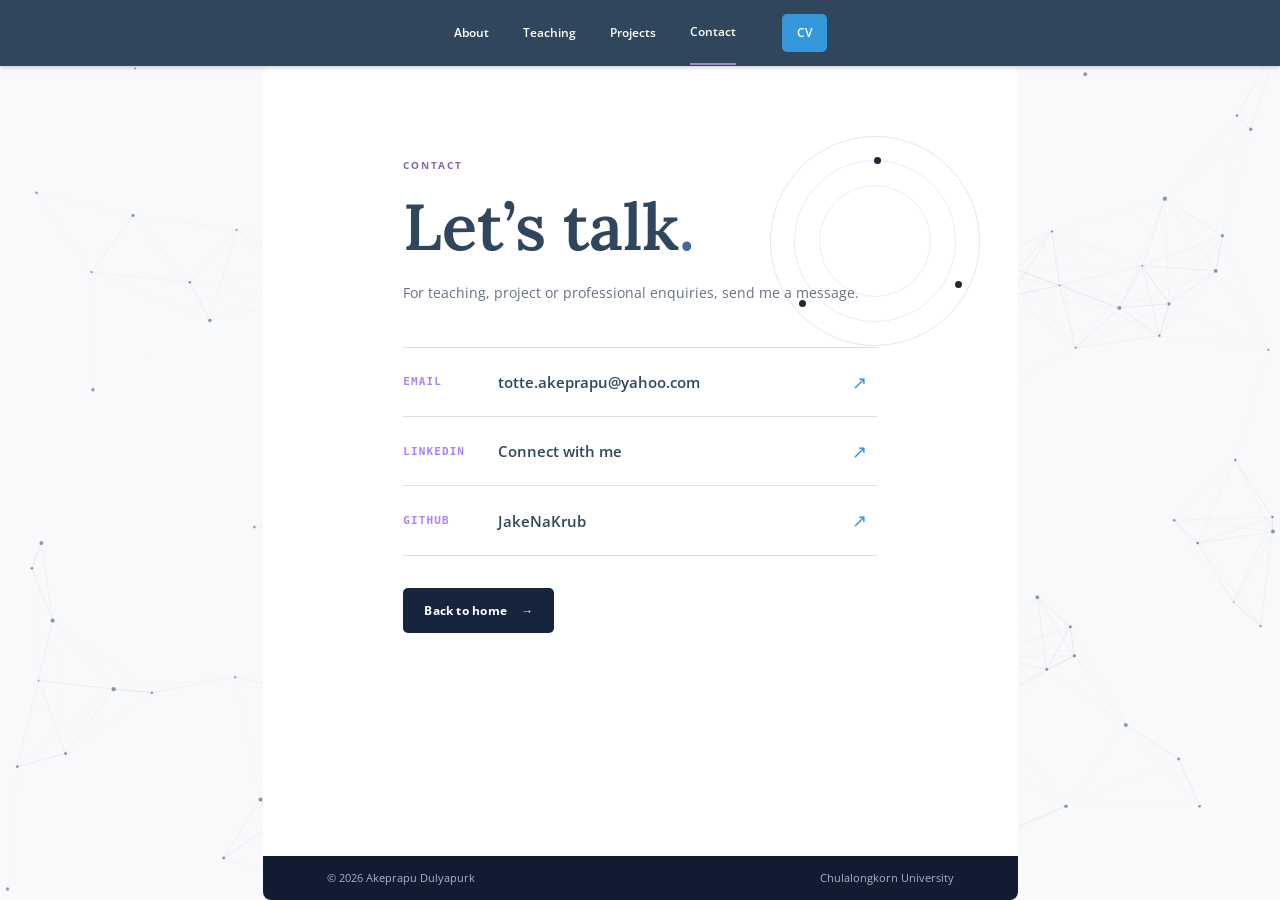
==== commit 4087c70d: "Making it more Responsive on Mobile Phone" ====
--- a/contact.html
+++ b/contact.html
@@ -1,6 +1,6 @@
 <!doctype html>
 <html lang="en">
-<head><meta charset="utf-8"><meta name="viewport" content="width=device-width, initial-scale=1"><meta name="description" content="Contact Akeprapu Dulyapurk."><title>Contact | Akeprapu Dulyapurk</title><link rel="preconnect" href="https://fonts.googleapis.com"><link rel="preconnect" href="https://fonts.gstatic.com" crossorigin><link href="https://fonts.googleapis.com/css2?family=Lora:wght@500;600;700&family=Open+Sans:wght@400;500;600;700&display=swap" rel="stylesheet"><link rel="stylesheet" href="css/style.css?v=3"></head>
+<head><meta charset="utf-8"><meta name="viewport" content="width=device-width, initial-scale=1"><meta name="description" content="Contact Akeprapu Dulyapurk."><title>Contact | Akeprapu Dulyapurk</title><link rel="preconnect" href="https://fonts.googleapis.com"><link rel="preconnect" href="https://fonts.gstatic.com" crossorigin><link href="https://fonts.googleapis.com/css2?family=Lora:wght@500;600;700&family=Open+Sans:wght@400;500;600;700&display=swap" rel="stylesheet"><link rel="stylesheet" href="css/style.css?v=5"></head>
 <body>
 <header class="site-header"><div class="container nav-wrap"><a class="brand" href="index.html"><span class="brand-mark">AD</span><span>Akeprapu Dulyapurk</span></a><button class="menu-toggle" aria-label="Toggle navigation" aria-expanded="false"><span></span><span></span><span></span></button><nav class="site-nav" aria-label="Main navigation"><a href="index.html">About</a><a href="teaching.html">Teaching</a><a href="projects.html">Projects</a><a class="active" href="contact.html">Contact</a><a href="assets/akeprapu-dulyapurk-cv.pdf" target="_blank" rel="noreferrer">CV</a></nav></div></header>
 <main><section class="contact-panel container"><div class="contact-orbit" aria-hidden="true"><span></span><span></span><span></span></div><p class="eyebrow">Contact</p><h1>Let’s talk<span class="accent-text">.</span></h1><p class="page-lead">For teaching, project or professional enquiries, send me a message.</p><div class="simple-contact-links"><a href="mailto:totte.akeprapu@yahoo.com"><span>Email</span><strong>totte.akeprapu@yahoo.com</strong><i>↗</i></a><a href="https://www.linkedin.com/in/akeprapu-dulyapurk-31b363366/" target="_blank" rel="noreferrer"><span>LinkedIn</span><strong>Connect with me</strong><i>↗</i></a><a href="https://github.com/JakeNaKrub" target="_blank" rel="noreferrer"><span>GitHub</span><strong>JakeNaKrub</strong><i>↗</i></a></div><a class="button button-primary contact-back" href="index.html">Back to home <span>→</span></a></section></main>
--- a/css/style.css
+++ b/css/style.css
@@ -1,10 +1,9 @@
 :root{--navy:#17243d;--ink:#1d2738;--muted:#667085;--blue:#4169a1;--purple:#8067b1;--paper:#fff;--wash:#f3f5f8;--line:#e4e8ef;--serif:"Lora",Georgia,serif;--sans:"Open Sans",Arial,sans-serif}
-*{box-sizing:border-box}html{height:100%;scroll-behavior:smooth}body{margin:0;background:#eef0f3;color:var(--ink);font:15px/1.8 var(--sans)}a{color:inherit;text-decoration:none}.container{width:min(1120px,calc(100% - 64px));margin:0 auto}.site-header{background:var(--navy);color:#fff}.nav-wrap{height:82px;display:flex;align-items:center;justify-content:space-between}.brand{display:flex;align-items:center;gap:12px;font-weight:600;letter-spacing:.01em}.brand-mark{display:grid;place-items:center;width:34px;height:34px;border:1px solid #89a1ca;border-radius:50%;font:600 11px var(--serif);color:#dbe5f6}.site-nav{display:flex;align-items:center;gap:30px;font-size:13px;color:#c5cfdf}.site-nav a{padding:27px 0;transition:color .2s ease}.site-nav a:hover,.site-nav a.active{color:#fff}.site-nav a.active{border-bottom:2px solid #a48bc8}.menu-toggle{display:none;background:none;border:0;color:#fff}.hero{min-height:570px;background:var(--paper);display:grid;grid-template-columns:1.45fr .8fr;gap:70px;align-items:center;padding-top:68px;padding-bottom:72px}.hero:before{content:"";position:fixed;z-index:-1;inset:82px 0 0;background:#eef0f3}.eyebrow{margin:0 0 17px;color:var(--purple);font-size:11px;font-weight:700;letter-spacing:.18em;text-transform:uppercase}.hero h1,.page-hero h1{font:600 clamp(38px,5vw,63px)/1.16 var(--serif);letter-spacing:-.04em;margin:0 0 24px;color:var(--navy)}.accent-text{color:var(--blue)}.lead{color:var(--muted);font-size:16px;margin:0 0 24px}.cursor{color:var(--purple);animation:blink 1s infinite}.intro{max-width:560px;color:#586579}.button-row{display:flex;align-items:center;gap:28px;margin-top:30px}.button{display:inline-flex;align-items:center;gap:14px;padding:12px 21px;font-size:12px;font-weight:700;letter-spacing:.02em;transition:transform .2s,box-shadow .2s}.button:hover{transform:translateY(-2px);box-shadow:0 7px 18px #17243d20}.button-primary{background:var(--navy);color:#fff}.button-light{background:#fff;color:var(--navy)}.text-link{color:var(--blue);font-size:12px;font-weight:700}.text-link span{font-size:17px;margin-left:5px}.profile-card{justify-self:end;text-align:center}.profile-photo{width:218px;height:218px;display:grid;place-items:center;border-radius:50%;background:linear-gradient(145deg,#d9e3f2,#9fb4d1);color:#fff;font:600 54px var(--serif);box-shadow:0 0 0 13px #f4f6fa,0 0 0 14px #dce3ed}.profile-note{max-width:230px;margin:29px auto 0;color:#99a3b2;font-size:11px;line-height:1.6}.profile-note code{font-size:10px}.section{padding-top:96px;padding-bottom:100px;background:#fff}.section-tint{background:var(--wash)}.two-column{display:grid;grid-template-columns:1fr 1fr;gap:90px}.two-column h2,h2{font:600 31px/1.35 var(--serif);letter-spacing:-.025em;color:var(--navy);margin:0}.prose{color:#5d6879}.prose p{margin:0 0 17px}.section-heading{display:flex;align-items:end;justify-content:space-between;margin-bottom:38px}.interest-grid,.resource-grid{display:grid;grid-template-columns:repeat(3,1fr);gap:20px}.interest-card{border-top:2px solid #bdcbe0;padding:24px 20px 10px 0}.number,.research-type,.project-number{color:var(--purple);font-size:11px;font-weight:700;letter-spacing:.1em;text-transform:uppercase}.interest-card h3,.resource-card h3{margin:14px 0 6px;font:600 20px var(--serif);color:var(--navy)}.interest-card p,.resource-card p,.project-card p{color:var(--muted);margin:0}.cta-band{background:var(--navy);color:#fff;padding:56px 0}.cta-content{display:flex;justify-content:space-between;align-items:center}.cta-band h2{color:#fff}.cta-band .eyebrow{color:#a990d0}.site-footer{background:#121c31;color:#aab5c7;font-size:11px}.footer-inner{display:flex;justify-content:space-between;padding:20px 0}.page-hero{background:#fff;padding:82px 9% 92px}.page-hero h1{margin-bottom:20px}.page-lead{max-width:590px;color:var(--muted);font-size:16px;margin:0 0 28px}.timeline{border-top:1px solid var(--line)}.timeline-item{display:grid;grid-template-columns:180px 1fr;gap:45px;padding:32px 0;border-bottom:1px solid var(--line)}.timeline-date{color:var(--purple);font-size:11px;font-weight:700;text-transform:uppercase;letter-spacing:.08em}.timeline h3{font:600 21px var(--serif);margin:0;color:var(--navy)}.timeline p{color:var(--muted);margin:6px 0 12px}.timeline .meta{font-size:13px;color:var(--blue)}.expand-button{padding:0;border:0;background:none;color:var(--blue);font:700 12px var(--sans);cursor:pointer}.expand-button span{font-size:17px;margin-left:7px}.expand-content{display:none;color:var(--muted)}.expand-content.open{display:block}.expand-content li{margin:4px 0}.resource-card{display:block;border:1px solid var(--line);padding:27px 24px;transition:transform .2s,border-color .2s}.resource-card:hover{border-color:#9cadd0;transform:translateY(-3px)}.resource-icon{color:var(--blue);float:right}.resource-card h3{margin-top:22px}.tag-list{display:flex;flex-wrap:wrap;gap:10px;align-content:start}.tag-list span,.tech-list span{background:#e5eaf2;color:#566987;padding:6px 12px;font-size:11px}.research-list{border-top:1px solid var(--line);margin-top:30px}.research-item{padding:28px 0;border-bottom:1px solid var(--line)}.research-item h3{font:600 23px var(--serif);color:var(--navy);margin:8px 0}.research-item p{max-width:700px;color:var(--muted);margin:0 0 12px}.project-grid{display:grid;grid-template-columns:1fr 1fr;gap:20px}.project-card{background:var(--wash);padding:30px;min-height:270px;display:flex;flex-direction:column;align-items:flex-start}.project-card.featured{background:var(--navy);color:#fff;grid-row:span 2;min-height:560px}.project-card h2{font-size:27px;margin:22px 0 14px}.project-card.featured h2{color:#fff}.project-card p{max-width:430px}.project-card.featured p{color:#c3cee0}.tech-list{display:flex;flex-wrap:wrap;gap:8px;margin:22px 0}.project-card .text-link{margin-top:auto}.cv-layout{display:grid;grid-template-columns:1fr 1.4fr;gap:100px}.cv-sections>div{border-top:1px solid var(--line);padding:19px 0}.cv-sections h3{font:600 17px var(--serif);color:var(--navy);margin:0}.cv-sections p{color:var(--muted);margin:6px 0 0}.contact-grid{display:grid;grid-template-columns:1fr 1fr;gap:100px}.contact-links{border-top:1px solid #dfe3e9}.contact-links a{display:flex;justify-content:space-between;align-items:center;padding:20px 0;border-bottom:1px solid #dfe3e9}.contact-links span{color:var(--purple);font-size:11px;font-weight:700;text-transform:uppercase;letter-spacing:.1em}.contact-links strong{color:var(--blue);font-size:13px;font-weight:600}
-@keyframes blink{50%{opacity:0}}@media(max-width:720px){.container{width:calc(100% - 40px)}.nav-wrap{height:70px}.menu-toggle{display:flex;flex-direction:column;gap:4px;padding:8px}.menu-toggle span{display:block;width:22px;height:2px;background:#fff}.site-nav{display:none;position:absolute;z-index:5;top:70px;left:0;right:0;background:var(--navy);padding:10px 20px 18px;flex-direction:column;align-items:stretch;gap:0;box-shadow:0 10px 20px #0002}.site-nav.open{display:flex}.site-nav a{padding:8px 0}.hero{display:flex;flex-direction:column;gap:50px;align-items:flex-start;padding:64px 20px}.hero:before{inset:70px 0 0}.profile-card{align-self:center}.section{padding:65px 0}.two-column,.contact-grid,.cv-layout{grid-template-columns:1fr;gap:34px}.section-heading{display:block}.section-heading>.text-link{display:block;margin-top:18px}.interest-grid,.resource-grid,.project-grid{grid-template-columns:1fr}.project-card.featured{grid-row:auto;min-height:350px}.page-hero{padding:60px 20px}.timeline-item{grid-template-columns:1fr;gap:5px}.cta-content{display:block}.cta-content .button{margin-top:24px}.footer-inner{display:block}.footer-inner span{display:block}.footer-inner span+span{margin-top:5px}.contact-links a{display:block}.contact-links strong{display:block;margin-top:4px}}
+*{box-sizing:border-box}html{height:100%;scroll-behavior:smooth;-webkit-text-size-adjust:100%}body{margin:0;background:#eef0f3;color:var(--ink);font:15px/1.8 var(--sans);overflow-x:hidden}a{color:inherit;text-decoration:none}.container{width:min(1120px,calc(100% - 64px));margin:0 auto}.site-header{background:var(--navy);color:#fff}.nav-wrap{height:82px;display:flex;align-items:center;justify-content:space-between}.brand{display:flex;align-items:center;gap:12px;font-weight:600;letter-spacing:.01em}.brand-mark{display:grid;place-items:center;width:34px;height:34px;border:1px solid #89a1ca;border-radius:50%;font:600 11px var(--serif);color:#dbe5f6}.site-nav{display:flex;align-items:center;gap:30px;font-size:13px;color:#c5cfdf}.site-nav a{padding:27px 0;transition:color .2s ease}.site-nav a:hover,.site-nav a.active{color:#fff}.site-nav a.active{border-bottom:2px solid #a48bc8}.menu-toggle{display:none;background:none;border:0;color:#fff}.hero{min-height:570px;background:var(--paper);display:grid;grid-template-columns:1.45fr .8fr;gap:70px;align-items:center;padding-top:68px;padding-bottom:72px}.hero:before{content:"";position:fixed;z-index:-1;inset:82px 0 0;background:#eef0f3}.eyebrow{margin:0 0 17px;color:var(--purple);font-size:11px;font-weight:700;letter-spacing:.18em;text-transform:uppercase}.hero h1,.page-hero h1{font:600 clamp(38px,5vw,63px)/1.16 var(--serif);letter-spacing:-.04em;margin:0 0 24px;color:var(--navy)}.accent-text{color:var(--blue)}.lead{color:var(--muted);font-size:16px;margin:0 0 24px}.cursor{color:var(--purple);animation:blink 1s infinite}.intro{max-width:560px;color:#586579}.button-row{display:flex;align-items:center;gap:28px;margin-top:30px}.button{display:inline-flex;align-items:center;gap:14px;padding:12px 21px;font-size:12px;font-weight:700;letter-spacing:.02em;transition:transform .2s,box-shadow .2s}.button:hover{transform:translateY(-2px);box-shadow:0 7px 18px #17243d20}.button-primary{background:var(--navy);color:#fff}.button-light{background:#fff;color:var(--navy)}.text-link{color:var(--blue);font-size:12px;font-weight:700}.text-link span{font-size:17px;margin-left:5px}.profile-card{justify-self:end;text-align:center}.profile-photo{width:218px;height:218px;display:grid;place-items:center;border-radius:50%;background:linear-gradient(145deg,#d9e3f2,#9fb4d1);color:#fff;font:600 54px var(--serif);box-shadow:0 0 0 13px #f4f6fa,0 0 0 14px #dce3ed}.profile-note{max-width:230px;margin:29px auto 0;color:#99a3b2;font-size:11px;line-height:1.6}.profile-note code{font-size:10px}.section{padding-top:96px;padding-bottom:100px;background:#fff}.section-tint{background:var(--wash)}.two-column{display:grid;grid-template-columns:1fr 1fr;gap:90px}.two-column h2,h2{font:600 31px/1.35 var(--serif);letter-spacing:-.025em;color:var(--navy);margin:0}.prose{color:#5d6879}.prose p{margin:0 0 17px}.section-heading{display:flex;align-items:end;justify-content:space-between;margin-bottom:38px}.interest-grid,.resource-grid{display:grid;grid-template-columns:repeat(3,1fr);gap:20px}.interest-card{border-top:2px solid #bdcbe0;padding:24px 20px 10px 0}.number,.research-type,.project-number{color:var(--purple);font-size:11px;font-weight:700;letter-spacing:.1em;text-transform:uppercase}.interest-card h3,.resource-card h3{margin:14px 0 6px;font:600 20px var(--serif);color:var(--navy)}.interest-card p,.resource-card p,.project-card p{color:var(--muted);margin:0}.cta-band{background:var(--navy);color:#fff;padding:56px 0}.cta-content{display:flex;justify-content:space-between;align-items:center}.cta-band h2{color:#fff}.cta-band .eyebrow{color:#a990d0}.site-footer{background:#121c31;color:#aab5c7;font-size:11px}.footer-inner{display:flex;justify-content:space-between;padding:20px 0}.page-hero{background:#fff;padding:82px 9% 92px}.page-hero h1{margin-bottom:20px}.page-lead{max-width:590px;color:var(--muted);font-size:16px;margin:0 0 28px}.timeline{border-top:1px solid var(--line)}.timeline-item{display:grid;grid-template-columns:180px 1fr;gap:45px;padding:32px 0;border-bottom:1px solid var(--line)}.timeline-date{color:var(--purple);font-size:11px;font-weight:700;text-transform:uppercase;letter-spacing:.08em}.timeline h3{font:600 21px var(--serif);margin:0;color:var(--navy)}.timeline p{color:var(--muted);margin:6px 0 12px}.timeline .meta{font-size:13px;color:var(--blue)}.expand-button{padding:0;border:0;background:none;color:var(--blue);font:700 12px var(--sans);cursor:pointer}.expand-button span{font-size:17px;margin-left:7px}.expand-content{display:none;color:var(--muted)}.expand-content.open{display:block}.expand-content li{margin:4px 0}.resource-card{display:block;border:1px solid var(--line);padding:27px 24px;transition:transform .2s,border-color .2s}.resource-card:hover{border-color:#9cadd0;transform:translateY(-3px)}.resource-icon{color:var(--blue);float:right}.resource-card h3{margin-top:22px}.tag-list{display:flex;flex-wrap:wrap;gap:10px;align-content:start}.tag-list span,.tech-list span{background:#e5eaf2;color:#566987;padding:6px 12px;font-size:11px}.research-list{border-top:1px solid var(--line);margin-top:30px}.research-item{padding:28px 0;border-bottom:1px solid var(--line)}.research-item h3{font:600 23px var(--serif);color:var(--navy);margin:8px 0}.research-item p{max-width:700px;color:var(--muted);margin:0 0 12px}.project-grid{display:grid;grid-template-columns:1fr 1fr;gap:20px}.project-card{background:var(--wash);padding:30px;min-height:270px;display:flex;flex-direction:column;align-items:flex-start}.project-card.featured{background:var(--navy);color:#fff;grid-row:span 2;min-height:560px}.project-card h2{font-size:27px;margin:22px 0 14px}.project-card.featured h2{color:#fff}.project-card p{max-width:430px}.project-card.featured p{color:#c3cee0}.tech-list{display:flex;flex-wrap:wrap;gap:8px;margin:22px 0}.project-card .text-link{margin-top:auto}.cv-layout{display:grid;grid-template-columns:1fr 1.4fr;gap:100px}.cv-sections>div{border-top:1px solid var(--line);padding:19px 0}.cv-sections h3{font:600 17px var(--serif);color:var(--navy);margin:0}.cv-sections p{color:var(--muted);margin:6px 0 0}.contact-grid{display:grid;grid-template-columns:1fr 1fr;gap:100px}.contact-links{border-top:1px solid #dfe3e9}.contact-links a{display:flex;justify-content:space-between;align-items:center;padding:20px 0;border-bottom:1px solid #dfe3e9}.contact-links span{color:var(--purple);font-size:11px;font-weight:700;text-transform:uppercase;letter-spacing:.1em}.contact-links strong{color:var(--blue);font-size:13px;font-weight:600}
+@keyframes blink{50%{opacity:0}}
 
 /* Reference-inspired academic layout */
-body{background-color:#f8f9fb;background-image:radial-gradient(circle at 8% 30%,#d9c9ff 0 2px,transparent 3px),radial-gradient(circle at 92% 18%,#d9c9ff 0 2px,transparent 3px),linear-gradient(125deg,transparent 0 14%,#edf0f7 14.1% 14.2%,transparent 14.3% 82%,#edf0f7 82.1% 82.2%,transparent 82.3%);background-size:380px 380px,460px 460px,100% 100%;background-attachment:fixed}.site-header{background:#30465d;box-shadow:0 1px 5px #17243d40}.nav-wrap{height:66px;justify-content:center}.brand{display:none}.site-nav{gap:34px;color:#fff;font-weight:600}.site-nav a{padding:20px 0;font-size:12px}.hero,.section,.page-hero{width:min(755px,calc(100% - 40px));margin:0 auto;background:#fff}.hero{min-height:270px;display:grid;grid-template-columns:150px 1fr;gap:38px;align-items:center;padding:47px 32px 38px}.hero:before{display:none}.profile-card{justify-self:center;text-align:center}.profile-photo{width:120px;height:120px;border-radius:50%;overflow:hidden;font-size:31px;box-shadow:0 0 0 10px #f0f0f0,0 3px 12px #17243d20}.profile-photo img{width:100%;height:100%;display:block;object-fit:cover;object-position:center}.profile-note{font-size:9px;max-width:145px;margin:17px auto 0;color:#a6adb7}.profile-social{display:flex;justify-content:center;gap:16px;margin-top:16px}.profile-social a{color:#657384;font-size:18px}.profile-social a:hover{color:#3498db}.profile-social>a:first-child{width:24px;height:24px;display:inline-flex;align-items:center;justify-content:center;border-radius:5px;background:#eef0f3;font:bold 13px Arial,sans-serif}.profile-social svg{display:block;width:22px;height:22px;fill:currentColor!important;color:inherit}.github-social{width:24px;height:24px;display:inline-flex!important;align-items:center;justify-content:center}.hero-copy h1{font-size:38px;margin:0 0 10px;color:#30465d}.hero-copy .eyebrow{display:none}.hero-copy .lead{font-size:14px;line-height:1.5;margin-bottom:8px;color:#666;white-space:nowrap}.typewriter{white-space:nowrap}.institution{color:#378fdb;font:700 11px/1.5 monospace;letter-spacing:.02em;margin:0;text-transform:uppercase}.section{padding:52px 32px 58px}.section-tint{background:#fff}.two-column{display:block}.two-column h2,h2{font-size:28px;color:#30465d;margin-bottom:24px}.prose{font-size:14px;color:#444}.section-heading{display:block}.section-heading h2{margin-bottom:20px}.section-heading>.text-link{display:block}.interest-grid{display:block}.interest-card{border:0;padding:0 0 22px}.interest-card h3{color:#58a9e3;font:600 16px monospace;margin:0 0 8px}.interest-card p{font-size:14px;color:#444}.number{display:none}.cta-band{width:min(755px,calc(100% - 40px));margin:0 auto;padding:35px 32px}.site-footer{width:min(755px,calc(100% - 40px));margin:auto auto 0 auto}.footer-inner{padding:12px 32px}.eyebrow{font-size:10px}.page-hero{padding:26px 32px 14px}.page-hero .eyebrow{margin:0 0 6px}.page-hero h1{font-size:36px;margin-bottom:0}.page-hero+.section{padding:14px 32px 24px}.page-lead{font-size:14px}.button{border-radius:0}.research-item h3,.project-card h2{color:#30465d}.text-link{font:700 12px monospace;color:#3996df}
-@media(max-width:720px){.nav-wrap{height:60px}.site-nav{top:60px}.hero{width:calc(100% - 24px);grid-template-columns:1fr;gap:25px;padding:40px 24px}.profile-card{order:0}.hero-copy{order:1}.hero-copy h1{font-size:34px}.section,.page-hero{width:calc(100% - 24px);padding-left:24px;padding-right:24px}.cta-band,.site-footer{width:calc(100% - 24px)}}
+body{background-color:#f8f9fb;background-image:radial-gradient(circle at 8% 30%,#d9c9ff 0 2px,transparent 3px),radial-gradient(circle at 92% 18%,#d9c9ff 0 2px,transparent 3px),linear-gradient(125deg,transparent 0 14%,#edf0f7 14.1% 14.2%,transparent 14.3% 82%,#edf0f7 82.1% 82.2%,transparent 82.3%);background-size:380px 380px,460px 460px,100% 100%;background-attachment:fixed}.site-header{background:#30465d;box-shadow:0 1px 5px #17243d40}.nav-wrap{height:66px;justify-content:center}.brand{display:none}.site-nav{gap:34px;color:#fff;font-weight:600}.site-nav a{padding:20px 0;font-size:12px}.hero,.section,.page-hero{width:min(755px,calc(100% - 40px));margin:0 auto;background:#fff}.hero{min-height:270px;display:grid;grid-template-columns:150px 1fr;gap:38px;align-items:center;padding:47px 32px 38px}.hero:before{display:none}.profile-card{justify-self:center;text-align:center}.profile-photo{width:120px;height:120px;border-radius:50%;overflow:hidden;font-size:31px;box-shadow:0 0 0 10px #f0f0f0,0 3px 12px #17243d20}.profile-photo img{width:100%;height:100%;display:block;object-fit:cover;object-position:center}.profile-note{font-size:9px;max-width:145px;margin:17px auto 0;color:#a6adb7}.profile-social{display:flex;justify-content:center;gap:16px;margin-top:16px}.profile-social a{color:#657384;font-size:18px}.profile-social a:hover{color:#3498db}.profile-social>a:first-child{width:24px;height:24px;display:inline-flex;align-items:center;justify-content:center;border-radius:5px;background:#eef0f3;font:bold 13px Arial,sans-serif}.profile-social svg{display:block;width:22px;height:22px;fill:currentColor!important;color:inherit}.github-social{width:24px;height:24px;display:inline-flex!important;align-items:center;justify-content:center}.hero-copy h1{font-size:38px;margin:0 0 10px;color:#30465d}.hero-copy .eyebrow{display:none}.hero-copy .lead{font-size:14px;line-height:1.5;margin-bottom:8px;color:#666;white-space:nowrap}.lead-separator,.inst-separator{display:inline}.lead-program,.typewriter-block,.inst-faculty,.inst-univ{display:inline}.typewriter{white-space:nowrap}.institution{color:#378fdb;font:700 11px/1.5 monospace;letter-spacing:.02em;margin:0;text-transform:uppercase}.section{padding:52px 32px 58px}.section-tint{background:#fff}.two-column{display:block}.two-column h2,h2{font-size:28px;color:#30465d;margin-bottom:24px}.prose{font-size:14px;color:#444}.section-heading{display:block}.section-heading h2{margin-bottom:20px}.section-heading>.text-link{display:block}.interest-grid{display:block}.interest-card{border:0;padding:0 0 22px}.interest-card h3{color:#58a9e3;font:600 16px monospace;margin:0 0 8px}.interest-card p{font-size:14px;color:#444}.number{display:none}.cta-band{width:min(755px,calc(100% - 40px));margin:0 auto;padding:35px 32px}.site-footer{width:min(755px,calc(100% - 40px));margin:auto auto 0 auto}.footer-inner{padding:12px 32px}.eyebrow{font-size:10px}.page-hero{padding:26px 32px 14px}.page-hero .eyebrow{margin:0 0 6px}.page-hero h1{font-size:36px;margin-bottom:0}.page-hero+.section{padding:14px 32px 24px}.page-lead{font-size:14px}.button{border-radius:0}.research-item h3,.project-card h2{color:#30465d}.text-link{font:700 12px monospace;color:#3996df}
 
 /* Animated network background inspired by the reference */
 body{background:#f8f9fb;min-height:100%;min-height:100vh;min-height:100dvh;display:flex;flex-direction:column}
@@ -48,4 +47,426 @@
 .page-bottom-home{margin-top:18px;padding:9px 18px;font-size:11.5px}.page-bottom-wrap{width:min(755px,calc(100% - 40px));padding:0 32px 32px;background:#fff}
 .what-i-do{background:#f4f7fb;border-top:4px solid #3498db;padding-top:62px;padding-bottom:68px}.what-i-do .section-heading{display:flex;align-items:end;margin-bottom:32px}.what-i-do .section-heading h2{font-size:38px;margin:0;color:#30465d}.what-i-do .section-heading .eyebrow{color:#3498db;margin-bottom:10px}.what-i-do .interest-grid{display:grid;grid-template-columns:repeat(3,1fr);gap:18px}.what-i-do .interest-card{background:#fff;border:1px solid #e0e6ee;border-radius:8px;padding:26px 22px 24px;min-height:180px;box-shadow:0 2px 6px rgba(37,56,78,.05);transition:transform .2s,box-shadow .2s,border-color .2s}.what-i-do .interest-card:hover{transform:translateY(-4px);border-color:#3498db;box-shadow:0 8px 18px rgba(37,56,78,.1)}.what-i-do .interest-card h3{font-size:19px;margin:0 0 10px}.what-i-do .interest-card p{font-size:13px;line-height:1.7}
 .section-tint .two-column .eyebrow{margin:0 0 42px;color:#30465d;font:600 38px/1.2 var(--serif);letter-spacing:-.025em;text-transform:none}.section-tint .two-column h2{display:none}
-@media(max-width:720px){.site-nav a:last-child{margin-left:0;border-radius:0;padding:8px 0}.site-header{position:sticky}.project-card.featured{min-height:0}.subject-grid,.project-grid-plain,.teaching-summary{grid-template-columns:1fr;gap:16px}.teaching-title{gap:12px}.integral-graph{width:112px;height:63px}.projects-title{gap:12px}.project-animation{width:105px;height:45px}.page-hero{padding:22px 20px 10px}.page-hero+.section{padding:10px 20px 18px}.contact-panel{min-height:600px;padding:60px 24px}.contact-orbit{right:-70px;top:50px;opacity:.65}.simple-contact-links a{grid-template-columns:78px 1fr 20px}.simple-contact-links strong{font-size:13px}}
+/* Responsive layout for iPhone and mobile devices (screen width <= 720px) */
+@media (max-width: 720px) {
+  html, body {
+    overflow-x: hidden;
+    width: 100%;
+  }
+
+  .container {
+    width: calc(100% - 24px);
+    margin: 0 auto;
+  }
+
+  .hero,
+  .section,
+  .page-hero,
+  .contact-panel,
+  .cta-band,
+  .site-footer,
+  .page-bottom-wrap {
+    width: calc(100% - 24px) !important;
+    margin-left: auto !important;
+    margin-right: auto !important;
+  }
+
+  /* Header & Navigation */
+  .site-header {
+    position: sticky;
+    top: 0;
+    z-index: 1000;
+  }
+
+  .nav-wrap {
+    height: 52px;
+    width: 100%;
+    padding: 0 6px;
+    display: flex;
+    align-items: center;
+    justify-content: center;
+  }
+
+  .brand {
+    display: none !important;
+  }
+
+  .menu-toggle {
+    display: none !important;
+  }
+
+  .site-nav {
+    display: flex !important;
+    position: static !important;
+    width: 100%;
+    max-width: 100%;
+    background: transparent !important;
+    box-shadow: none !important;
+    border: none !important;
+    padding: 0 !important;
+    margin: 0 auto;
+    flex-direction: row !important;
+    align-items: center !important;
+    justify-content: center;
+    gap: 4px;
+    overflow-x: auto;
+    -webkit-overflow-scrolling: touch;
+    scrollbar-width: none;
+  }
+
+  .site-nav::-webkit-scrollbar {
+    display: none;
+  }
+
+  .site-nav a {
+    display: inline-flex !important;
+    align-items: center;
+    justify-content: center;
+    padding: 7px 10px !important;
+    font-size: 12px !important;
+    font-weight: 600;
+    color: #c9d6e4 !important;
+    border: 1px solid rgba(255, 255, 255, 0.14) !important;
+    border-radius: 6px !important;
+    background: rgba(255, 255, 255, 0.08);
+    text-align: center;
+    white-space: nowrap;
+    min-height: 36px;
+    transition: all .15s ease;
+    text-decoration: none;
+    flex-shrink: 0;
+  }
+
+  .site-nav a:active {
+    background: rgba(255, 255, 255, 0.22);
+    color: #fff !important;
+  }
+
+  .site-nav a.active {
+    background: rgba(255, 255, 255, 0.2) !important;
+    border-color: #a48bc8 !important;
+    color: #fff !important;
+    font-weight: 700;
+  }
+
+  .site-nav a:last-child {
+    margin-left: 2px !important;
+    margin-top: 0 !important;
+    background: #3498db !important;
+    border-color: #3498db !important;
+    color: #fff !important;
+    font-weight: 700;
+  }
+
+  /* Homepage Hero */
+  .hero {
+    grid-template-columns: 1fr;
+    gap: 20px;
+    padding: 32px 20px 24px;
+    text-align: center;
+  }
+
+  .profile-card {
+    justify-self: center;
+    order: 0;
+  }
+
+  .profile-photo {
+    width: 105px;
+    height: 105px;
+    margin: 0 auto;
+  }
+
+  .profile-social {
+    justify-content: center;
+    gap: 14px;
+  }
+
+  .hero-copy {
+    order: 1;
+    text-align: center;
+  }
+
+  .hero-copy h1 {
+    font-size: 27px;
+    margin: 0 0 8px;
+    line-height: 1.25;
+  }
+
+  .hero-copy .lead {
+    font-size: 13px;
+    line-height: 1.55;
+    white-space: normal !important;
+    word-break: normal;
+    margin-bottom: 12px;
+  }
+
+  /* Separate typewriter from program on mobile */
+  .lead-separator,
+  .inst-separator {
+    display: none !important;
+  }
+
+  .lead-program {
+    display: block !important;
+    margin-bottom: 4px;
+    color: var(--muted);
+  }
+
+  .typewriter-block {
+    display: block !important;
+    font-weight: 600;
+    color: #30465d;
+    min-height: 22px;
+  }
+
+  .typewriter {
+    white-space: normal !important;
+    font-weight: 600;
+    color: #30465d;
+  }
+
+  /* Separate International School of Engineering from Chulalongkorn */
+  .institution {
+    font-size: 10px;
+    line-height: 1.6;
+    word-break: break-word;
+    margin-top: 8px;
+  }
+
+  .inst-faculty {
+    display: block !important;
+    margin-bottom: 2px;
+    color: #378fdb;
+  }
+
+  .inst-univ {
+    display: block !important;
+    color: #378fdb;
+  }
+
+  /* Content Sections */
+  .section {
+    padding: 32px 20px;
+  }
+
+  .section-heading {
+    display: block;
+    margin-bottom: 20px;
+  }
+
+  .section-heading h2,
+  .two-column h2,
+  h2 {
+    font-size: 24px;
+    margin-bottom: 14px;
+  }
+
+  .two-column,
+  .contact-grid,
+  .cv-layout {
+    grid-template-columns: 1fr;
+    gap: 24px;
+  }
+
+  .prose {
+    font-size: 13.5px;
+    line-height: 1.65;
+  }
+
+  /* What I Do - Grid Fix: 1 column on phone */
+  .what-i-do {
+    padding: 36px 20px 40px;
+  }
+
+  .what-i-do .section-heading h2 {
+    font-size: 26px;
+  }
+
+  .what-i-do .interest-grid {
+    grid-template-columns: 1fr !important;
+    gap: 14px;
+  }
+
+  .what-i-do .interest-card {
+    padding: 18px 18px 20px;
+    min-height: 0;
+  }
+
+  .what-i-do .interest-card h3 {
+    font-size: 17px;
+    margin-bottom: 6px;
+  }
+
+  .what-i-do .interest-card p {
+    font-size: 12.5px;
+  }
+
+  /* CTA Band */
+  .cta-band {
+    padding: 28px 20px;
+  }
+
+  .cta-content {
+    display: flex;
+    flex-direction: column;
+    align-items: flex-start;
+    gap: 14px;
+  }
+
+  .cta-content h2 {
+    font-size: 22px;
+  }
+
+  .cta-content .button {
+    margin-top: 0;
+  }
+
+  /* Interior Page Hero & Headings */
+  .page-hero {
+    padding: 22px 20px 10px;
+  }
+
+  .page-hero h1 {
+    font-size: 27px;
+  }
+
+  .page-hero + .section {
+    padding: 10px 20px 20px;
+  }
+
+  .teaching-title,
+  .projects-title {
+    display: flex;
+    align-items: center;
+    justify-content: space-between;
+    gap: 10px;
+  }
+
+  .integral-graph {
+    width: 95px;
+    height: 52px;
+    flex-shrink: 0;
+  }
+
+  .project-animation {
+    width: 95px;
+    height: 42px;
+    flex-shrink: 0;
+  }
+
+  /* Subject Cards (Teaching) */
+  .subject-grid {
+    grid-template-columns: 1fr !important;
+    gap: 14px;
+  }
+
+  .subject-card {
+    padding: 16px 16px 18px;
+  }
+
+  .subject-card h3 {
+    font-size: 16.5px;
+    margin: 8px 0 6px;
+  }
+
+  .subject-card p {
+    font-size: 12px;
+    line-height: 1.5;
+  }
+
+  /* Project Cards (Projects) */
+  .project-grid,
+  .project-grid-plain {
+    grid-template-columns: 1fr !important;
+    gap: 14px;
+  }
+
+  .project-card,
+  .project-grid-plain .project-card {
+    padding: 16px 16px 18px;
+    min-height: 0;
+  }
+
+  .project-card h2,
+  .project-grid-plain .project-card h2 {
+    font-size: 18px;
+    margin: 8px 0 6px;
+  }
+
+  .project-card p,
+  .project-grid-plain .project-card p {
+    font-size: 12px;
+    line-height: 1.5;
+  }
+
+  /* Contact Panel */
+  .contact-panel {
+    min-height: 0 !important;
+    padding: 30px 20px 28px !important;
+  }
+
+  .contact-panel h1 {
+    font-size: 32px;
+    margin-bottom: 8px;
+  }
+
+  .contact-panel .page-lead {
+    font-size: 13px;
+    margin-bottom: 16px;
+  }
+
+  .contact-orbit {
+    display: none;
+  }
+
+  .simple-contact-links {
+    margin: 18px 0 20px;
+  }
+
+  .simple-contact-links a {
+    display: flex;
+    flex-direction: column;
+    align-items: flex-start;
+    gap: 3px;
+    padding: 11px 0;
+    position: relative;
+  }
+
+  .simple-contact-links span {
+    font-size: 9.5px;
+  }
+
+  .simple-contact-links strong {
+    font-size: 13px;
+    word-break: break-all;
+  }
+
+  .simple-contact-links i {
+    position: absolute;
+    right: 0;
+    top: 50%;
+    transform: translateY(-50%);
+    font-size: 15px;
+  }
+
+  /* Buttons */
+  .page-bottom-home {
+    margin-top: 16px;
+    padding: 8px 16px;
+    font-size: 11.5px;
+  }
+
+  /* Footer */
+  .footer-inner {
+    padding: 12px 20px;
+    display: flex;
+    flex-direction: column;
+    gap: 4px;
+    text-align: center;
+  }
+
+  .footer-inner span {
+    display: block;
+  }
+}
